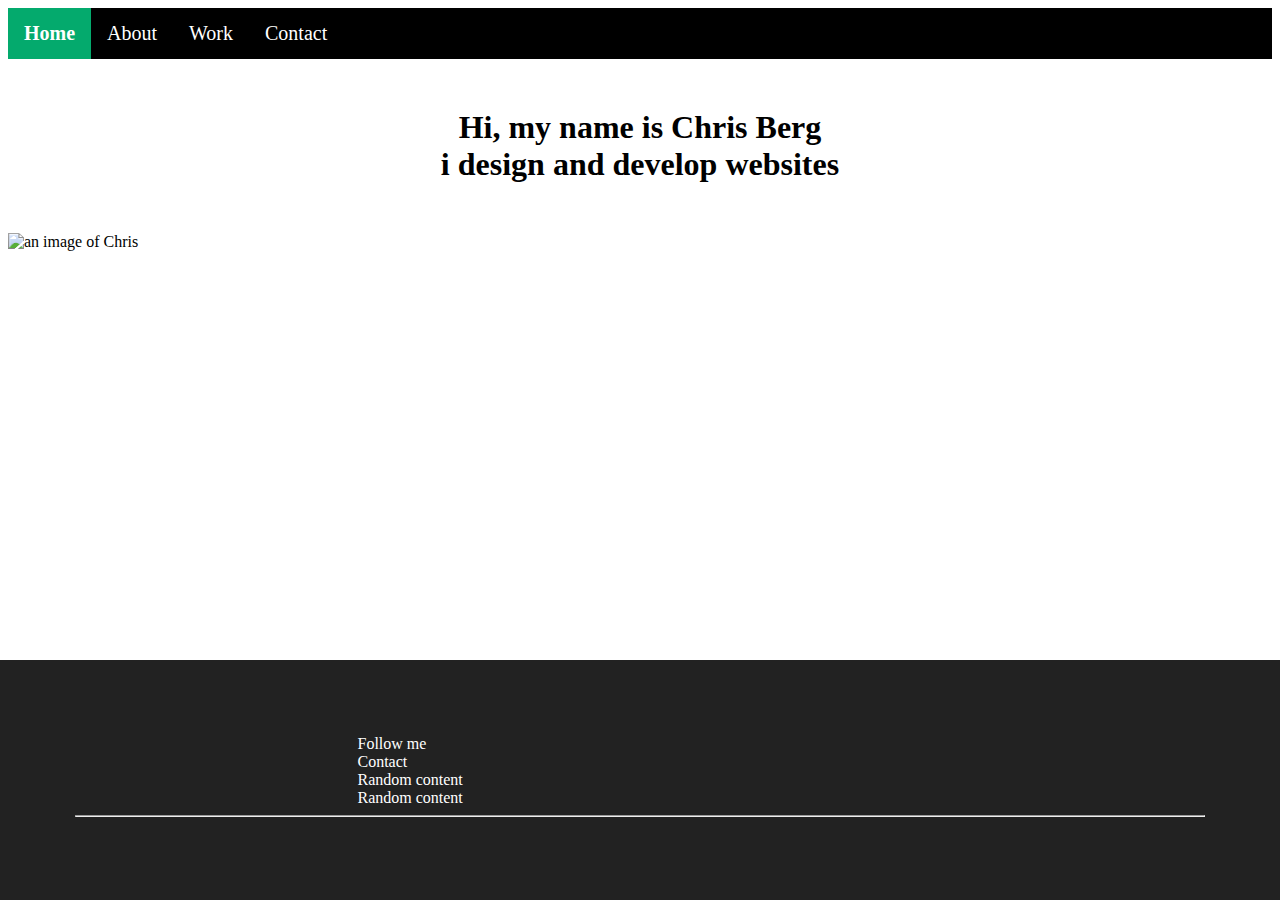
==== index.html @ 654ba886 "changed projects to work, added text to about, contact and work. added a footer to all pages." ====
<!DOCTYPE html>
<html lang="en">
    <head>
        <title>Portfolio | Home</title>
        <meta charset="UTF-8" />
        <meta name="description" content="Chris's portfolio" />
        <meta name="viewport" content="width=device-width, initial-scale=1.0" />
        <meta property="og:title" content="A well organized portfolio" />
        <meta proprety="og:url" content="www.example.com" />
        <meta proprety="og:type" content="" />
        <meta property="og:image" content="" />
        <link rel="stylesheet" href="/styles.css" />
    </head>

    <body>
        <header>
            <nav>
                <div class="topnav">
                    <a class="active" href="/index.html">Home</a>
                    <a href="/about/index.html">About</a>
                    <a href="/work/index.html">Work</a>
                    <a href="/contact/index.html">Contact</a>
                </div>
            </nav>
        </header>

        <main>
            <h1>
                Hi, my name is Chris Berg<br />i design and develop websites
            </h1>

            <img
                class="homepicture"
                src="/images/chrisfly.jpg"
                alt="an image of Chris"
                height="400"
            />

            <section></section>
        </main>
    </body>
    <footer class="footer">
        <section>
            <p class="paragraph">Follow me</p>
            <p class="paragraph">Contact</p>
            <p class="paragraph">Random content</p>
            <p class="paragraph">Random content</p>
            <hr />
        </section>
    </footer>
    <h2>My work</h2>
    <p>
        Lorem ipsum dolor sit, amet consectetur adipisicing elit. A provident
        ducimus, accusamus eaque necessitatibus aperiam! Voluptate, in!
        Quibusdam reiciendis aliquid dolores quod illum cupiditate, facilis iure
        soluta quia a debitis! Lorem ipsum dolor sit amet consectetur
        adipisicing elit. Nisi consequuntur provident enim quia autem asperiores
        nemo eaque debitis quae molestias omnis, quasi tenetur. Eius sunt
        asperiores, eaque assumenda culpa accusamus.
    </p>
</html>
---- styles.css ----
html {
    background-color: #fff;
}

body {
    font-family: 'Times New Roman', Times, serif;
}

.topnav {
    background-color: #000;
    overflow: hidden;
}

.topnav a{
    float: left;
    color: #fff;
    text-align: center;
    padding: 14px 16px;
    text-decoration: none;
    font-size: 20px;
}

.topnav a:hover {
    background-color: #ccc;
    color: #000;
}

.topnav a.active {
    font-weight: bold;
    background-color: #04aa6d;
    color: #fff;
}

h1 {
    text-align: center;
    margin: 50px;
    color: #000;
}
h2 {
    text-align: center;
    margin: 50px;
    color: #000;
}


.homepicture {
    display:block;
    margin: 0 auto;
}

.gamehub {
    color:#fff;
}

p {
    color: #fff;
    max-width: 50%;
    display: block;
    text-align: left;
    margin:0 auto;
}

.footer {
    background-color: #222;
    position: absolute;
    bottom: 0;
    left: 0;
    z-index: 10;
    right:0;
    padding: 75px;
}
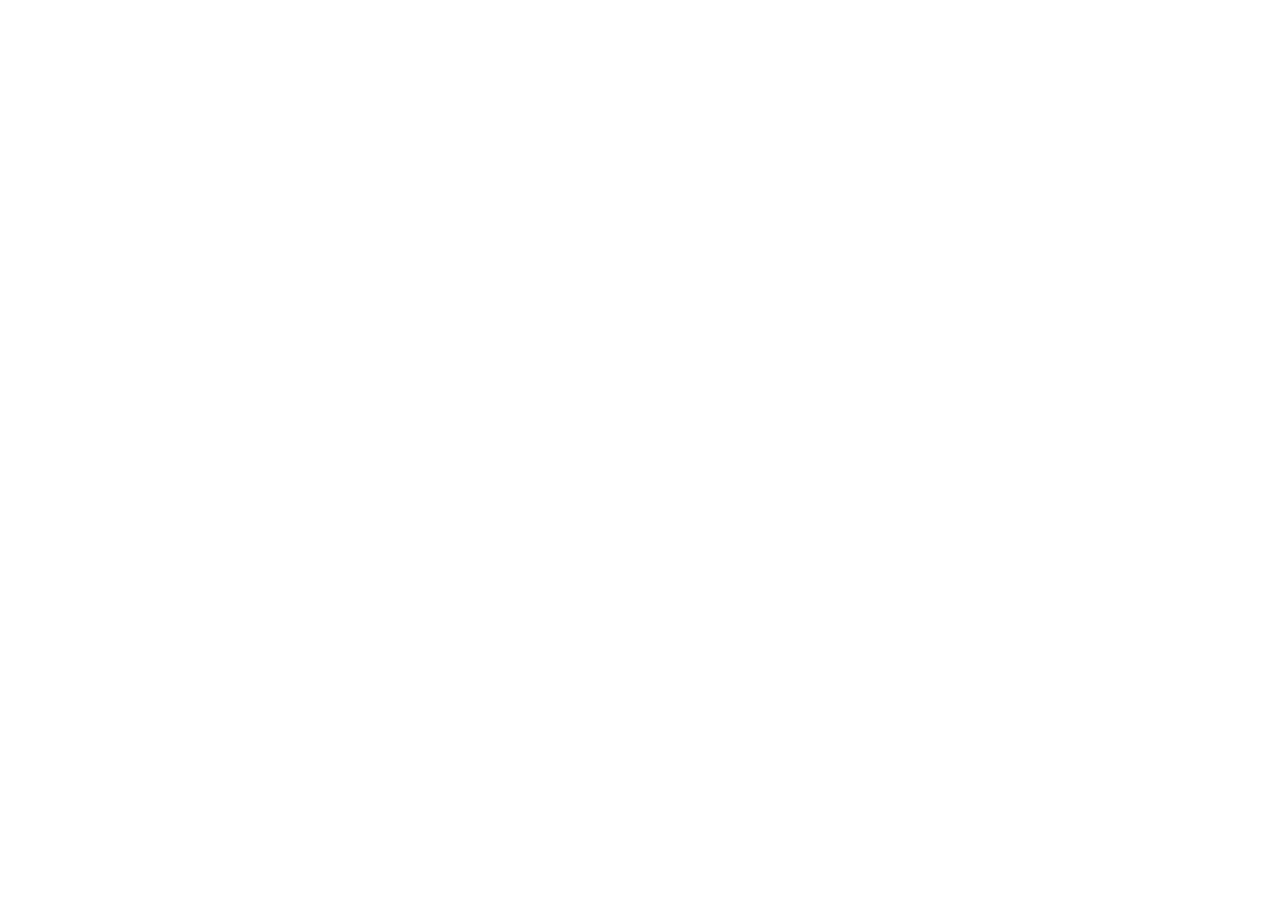
==== commit 7d26092c: "Added basic files" ====
--- a/index.html
+++ b/index.html
@@ -1,61 +1,17 @@
 <!DOCTYPE html>
 <html lang="en">
     <head>
-        <title>Portfolio | Home</title>
         <meta charset="UTF-8" />
-        <meta name="description" content="Chris's portfolio" />
         <meta name="viewport" content="width=device-width, initial-scale=1.0" />
-        <meta property="og:title" content="A well organized portfolio" />
-        <meta proprety="og:url" content="www.example.com" />
-        <meta proprety="og:type" content="" />
-        <meta property="og:image" content="" />
-        <link rel="stylesheet" href="/styles.css" />
+        <title>Chris portfolio</title>
+        <link rel="stylesheet" href="/css/index.css" />
+        <script src="/js/index.js" defer></script>
     </head>
-
     <body>
-        <header>
-            <nav>
-                <div class="topnav">
-                    <a class="active" href="/index.html">Home</a>
-                    <a href="/about/index.html">About</a>
-                    <a href="/work/index.html">Work</a>
-                    <a href="/contact/index.html">Contact</a>
-                </div>
-            </nav>
-        </header>
-
-        <main>
-            <h1>
-                Hi, my name is Chris Berg<br />i design and develop websites
-            </h1>
-
-            <img
-                class="homepicture"
-                src="/images/chrisfly.jpg"
-                alt="an image of Chris"
-                height="400"
-            />
-
-            <section></section>
-        </main>
+        <div id="container">
+            <header></header>
+            <main></main>
+            <footer></footer>
+        </div>
     </body>
-    <footer class="footer">
-        <section>
-            <p class="paragraph">Follow me</p>
-            <p class="paragraph">Contact</p>
-            <p class="paragraph">Random content</p>
-            <p class="paragraph">Random content</p>
-            <hr />
-        </section>
-    </footer>
-    <h2>My work</h2>
-    <p>
-        Lorem ipsum dolor sit, amet consectetur adipisicing elit. A provident
-        ducimus, accusamus eaque necessitatibus aperiam! Voluptate, in!
-        Quibusdam reiciendis aliquid dolores quod illum cupiditate, facilis iure
-        soluta quia a debitis! Lorem ipsum dolor sit amet consectetur
-        adipisicing elit. Nisi consequuntur provident enim quia autem asperiores
-        nemo eaque debitis quae molestias omnis, quasi tenetur. Eius sunt
-        asperiores, eaque assumenda culpa accusamus.
-    </p>
 </html>
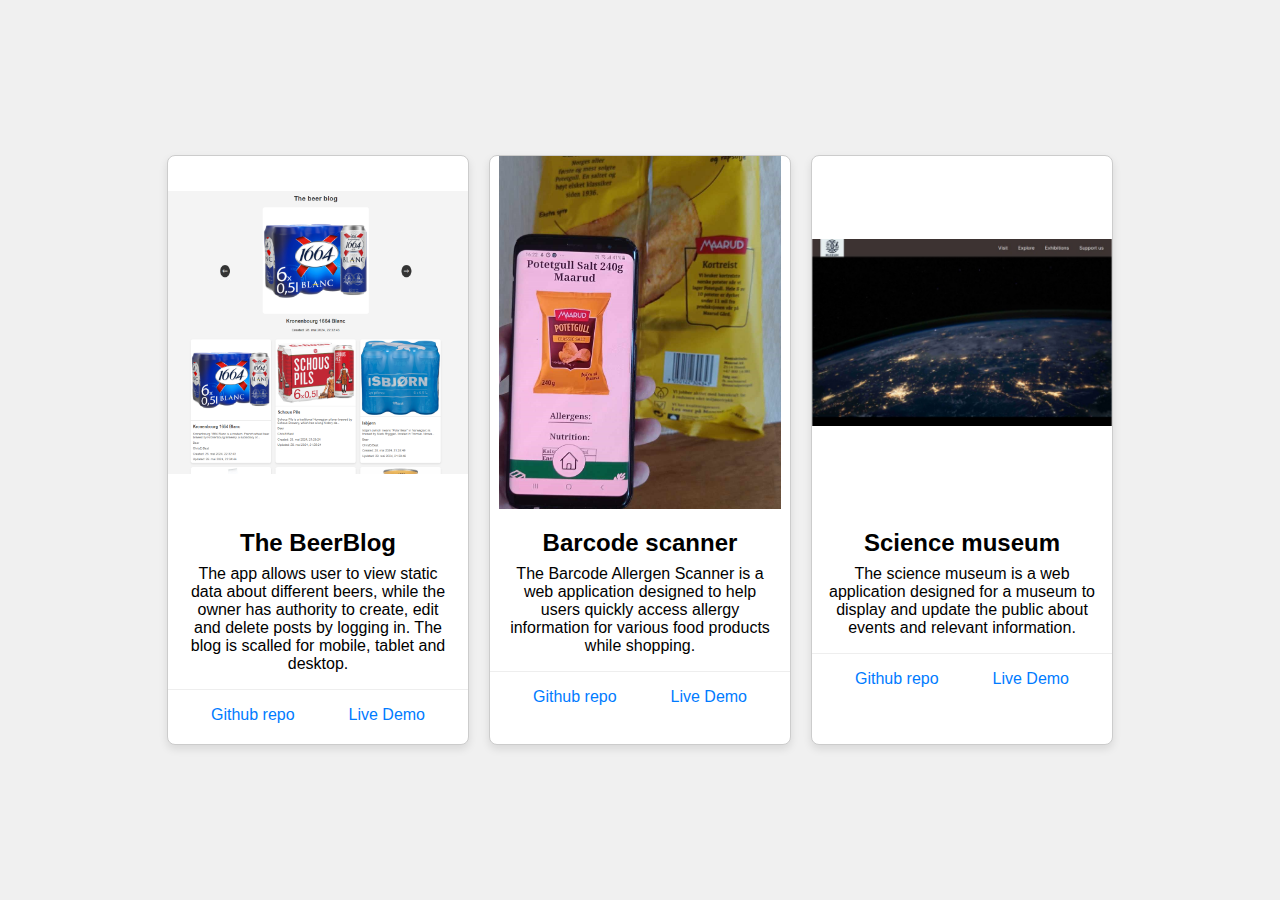
==== commit eb30a936: "Created 3 cards displaying basic info" ====
--- a/index.html
+++ b/index.html
@@ -3,15 +3,65 @@
     <head>
         <meta charset="UTF-8" />
         <meta name="viewport" content="width=device-width, initial-scale=1.0" />
-        <title>Chris portfolio</title>
+        <title>Portfolio</title>
         <link rel="stylesheet" href="/css/index.css" />
         <script src="/js/index.js" defer></script>
     </head>
     <body>
-        <div id="container">
-            <header></header>
-            <main></main>
-            <footer></footer>
+        <div class="cardContainer">
+            <div class="card">
+                <img src="/assets/images/image.png" alt="Blog" />
+                <h2>The BeerBlog</h2>
+                <p>
+                    The app allows user to view static data about different
+                    beers, while the owner has authority to create, edit and
+                    delete posts by logging in. The blog is scalled for mobile,
+                    tablet and desktop.
+                </p>
+                <div class="cardLinks">
+                    <a href="https://github.com/ChrisBerg03/TheBlog"
+                        >Github repo</a
+                    >
+                    <a href="https://the-blog-peach.vercel.app/">Live Demo</a>
+                </div>
+            </div>
+            <div class="card">
+                <img
+                    src="/assets/images/product-displayed.jpg"
+                    alt="a phone scanning a Barcode"
+                />
+                <h2>Barcode scanner</h2>
+                <p>
+                    The Barcode Allergen Scanner is a web application designed
+                    to help users quickly access allergy information for various
+                    food products while shopping.
+                </p>
+                <div class="cardLinks">
+                    <a
+                        href="https://github.com/JNettli/010-BarcodeAllergenScanner"
+                        >Github repo</a
+                    >
+                    <a href="https://midnightfalcons.netlify.app/">Live Demo</a>
+                </div>
+            </div>
+            <div class="card">
+                <img
+                    src="/assets/images/scienceMuseum.png"
+                    alt="a science museum"
+                />
+                <h2>Science museum</h2>
+                <p>
+                    The science museum is a web application designed for a
+                    museum to display and update the public about events and
+                    relevant information.
+                </p>
+                <div class="cardLinks">
+                    <a href="https://github.com/ChrisBerg03/Science-Museum"
+                        >Github repo</a
+                    >
+                    <a href="https://science-museum.vercel.app/">Live Demo</a>
+                </div>
+            </div>
         </div>
     </body>
 </html>
--- a/css/index.css
+++ b/css/index.css
@@ -0,0 +1,55 @@
+body {
+    font-family: Arial, sans-serif;
+    display: flex;
+    justify-content: center;
+    align-items: center;
+    height: 100vh;
+    margin: 0;
+    background-color: #f0f0f0;
+}
+
+.cardContainer {
+    display: flex;
+    gap: 20px;
+}
+
+.card {
+    background-color: white;
+    border: 1px solid #ccc;
+    border-radius: 8px;
+    box-shadow: 0 4px 8px rgba(0, 0, 0, 0.1);
+    overflow: hidden;
+    width: 300px;
+    text-align: center;
+}
+
+.card img {
+    width: 100%;
+    height: 60%;
+    object-fit: contain;
+}
+
+.card h2 {
+    margin: 16px 0 8px;
+}
+
+.card p {
+    padding: 0 16px;
+    margin: 0 0 16px;
+}
+
+.cardLinks {
+    display: flex;
+    justify-content: space-around;
+    padding: 16px;
+    border-top: 1px solid #eee;
+}
+
+.cardLinks a {
+    text-decoration: none;
+    color: #007bff;
+}
+
+.cardLinks a:hover {
+    text-decoration: underline;
+}
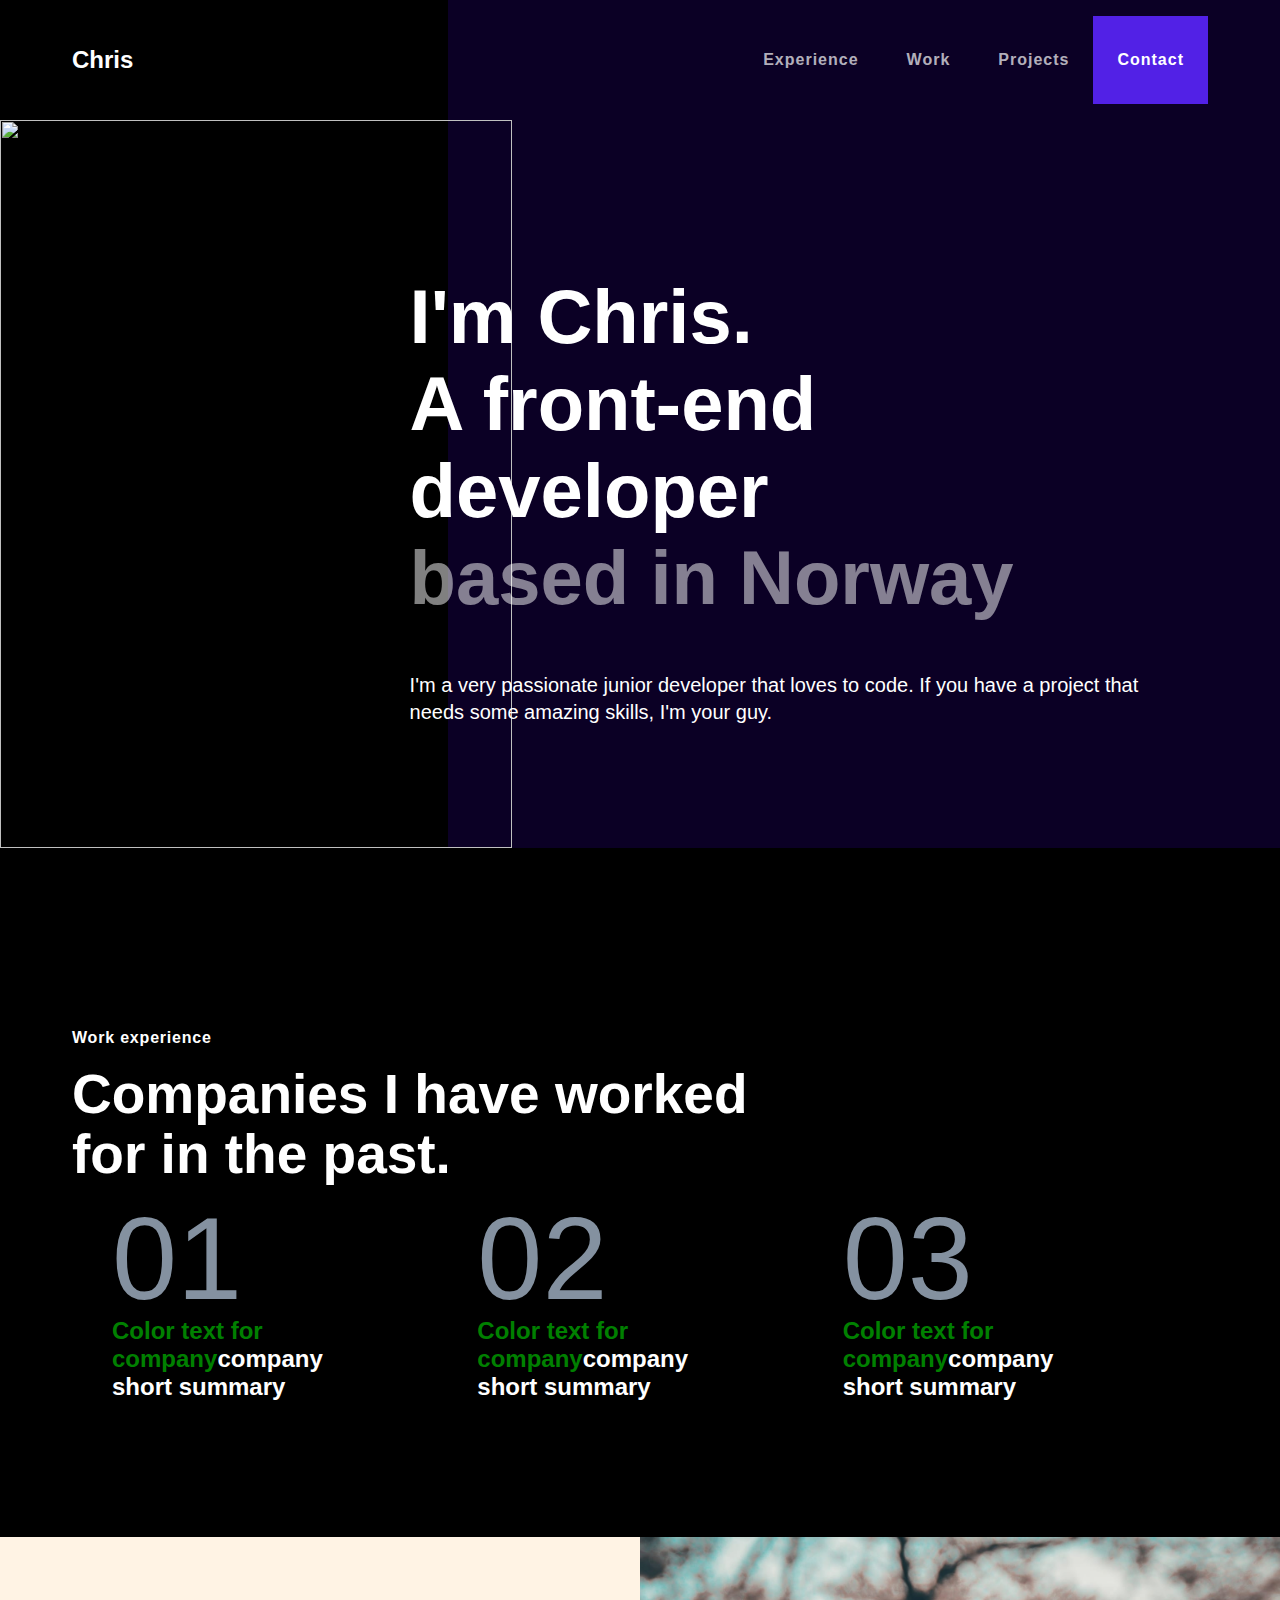
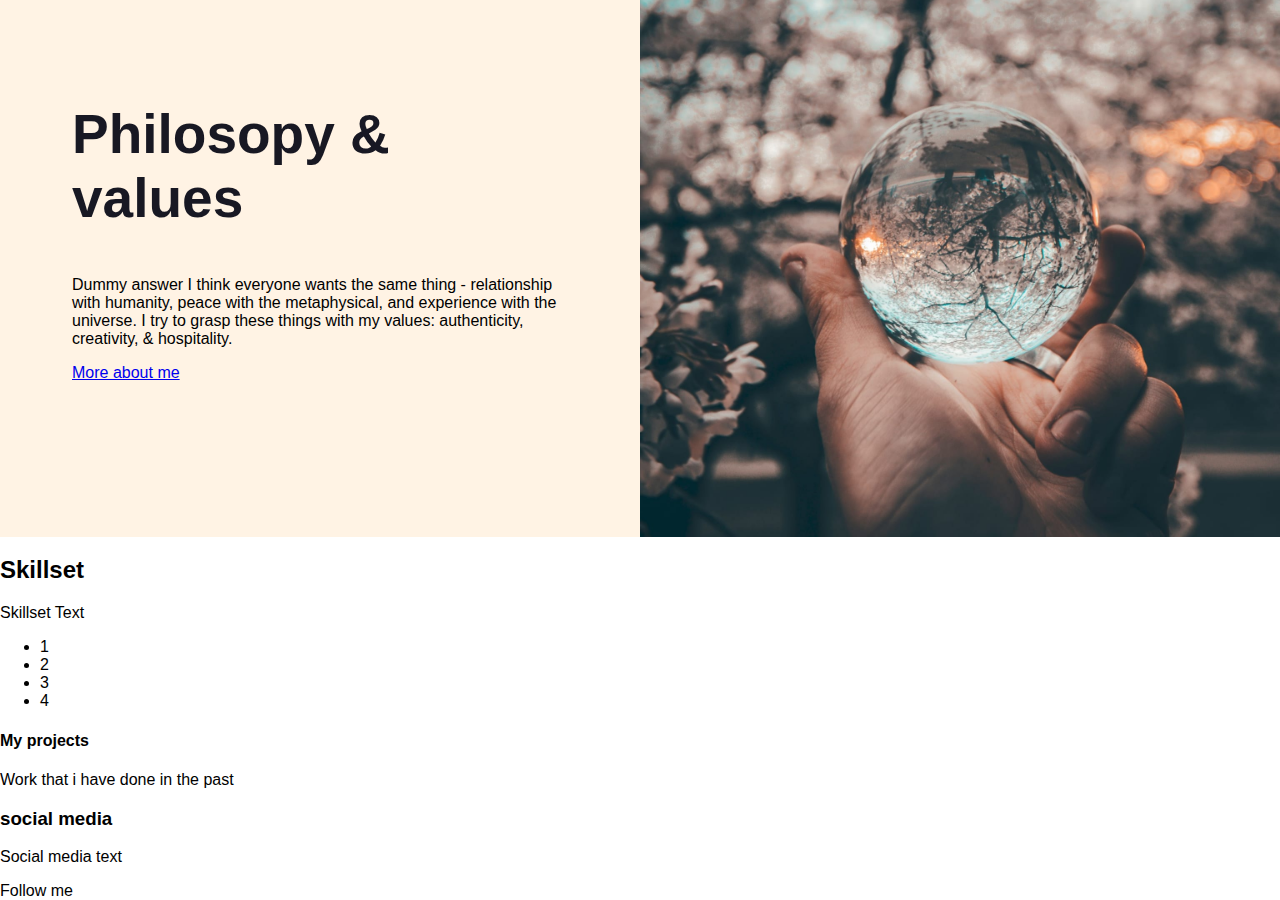
==== commit 17d997c0: "Added more styling for experience" ====
--- a/index.html
+++ b/index.html
@@ -8,60 +8,188 @@
         <script src="/js/index.js" defer></script>
     </head>
     <body>
-        <div class="cardContainer">
-            <div class="card">
-                <img src="/assets/images/image.png" alt="Blog" />
-                <h2>The BeerBlog</h2>
-                <p>
-                    The app allows user to view static data about different
-                    beers, while the owner has authority to create, edit and
-                    delete posts by logging in. The blog is scalled for mobile,
-                    tablet and desktop.
-                </p>
-                <div class="cardLinks">
-                    <a href="https://github.com/ChrisBerg03/TheBlog"
-                        >Github repo</a
-                    >
-                    <a href="https://the-blog-peach.vercel.app/">Live Demo</a>
+        <header>
+            <div id="nameContainer">
+                <h2>Chris</h2>
+            </div>
+            <ul id="infoTabContainer">
+                <li class="experience infoTab">Experience</li>
+                <li class="work infoTab">Work</li>
+                <li class="projects infoTab">Projects</li>
+                <li class="contact infoTab">Contact</li>
+            </ul>
+        </header>
+        <div class="heroSection">
+            <div class="heroWrapper">
+                <img class="heroImage" src="/" />
+                <div class="heroText">
+                    <h1>
+                        I'm Chris.<br />
+                        A front-end developer<br />
+                        <span class="heroSection">based in Norway</span>
+                    </h1>
+                    <p>
+                        I'm a very passionate junior developer that loves to
+                        code. If you have a project that needs some amazing
+                        skills, I'm your guy.
+                    </p>
                 </div>
             </div>
-            <div class="card">
-                <img
-                    src="/assets/images/product-displayed.jpg"
-                    alt="a phone scanning a Barcode"
-                />
-                <h2>Barcode scanner</h2>
-                <p>
-                    The Barcode Allergen Scanner is a web application designed
-                    to help users quickly access allergy information for various
-                    food products while shopping.
-                </p>
-                <div class="cardLinks">
-                    <a
-                        href="https://github.com/JNettli/010-BarcodeAllergenScanner"
-                        >Github repo</a
-                    >
-                    <a href="https://midnightfalcons.netlify.app/">Live Demo</a>
+            <div class="leftBg"></div>
+            <div class="rightBg"></div>
+        </div>
+        <main>
+            <div class="workContainer">
+                <div id="workExperienceText">
+                    <h2>Work experience</h2>
+                    <p>
+                        Companies I have worked<br />
+                        for in the past.
+                    </p>
+                </div>
+                <ul id="workExperienceContainer">
+                    <li>
+                        <h3>01</h3>
+                        <p><span>Color text for company</span>company</p>
+                        <p>short summary</p>
+                    </li>
+                    <li>
+                        <h3>02</h3>
+                        <p><span>Color text for company</span>company</p>
+                        <p>short summary</p>
+                    </li>
+                    <li>
+                        <h3>03</h3>
+                        <p><span>Color text for company</span>company</p>
+                        <p>short summary</p>
+                    </li>
+                </ul>
+            </div>
+            <div class="philosopyContainer">
+                <div class="philosophyTextContainer">
+                    <h2>Philosopy & values</h2>
+                    <p>
+                        Dummy answer I think everyone wants the same thing -
+                        relationship with humanity, peace with the metaphysical,
+                        and experience with the universe. I try to grasp these
+                        things with my values: authenticity, creativity, &
+                        hospitality.
+                    </p>
+                    <a href="#">More about me</a>
+                </div>
+                <div class="philosopyImgContainer">
+                    <img
+                        src="/assets/images/philosopy.jpg"
+                        alt="philosopy image"
+                    />
                 </div>
             </div>
-            <div class="card">
-                <img
-                    src="/assets/images/scienceMuseum.png"
-                    alt="a science museum"
-                />
-                <h2>Science museum</h2>
-                <p>
-                    The science museum is a web application designed for a
-                    museum to display and update the public about events and
-                    relevant information.
-                </p>
-                <div class="cardLinks">
-                    <a href="https://github.com/ChrisBerg03/Science-Museum"
-                        >Github repo</a
-                    >
-                    <a href="https://science-museum.vercel.app/">Live Demo</a>
+            <div class="skillsetContainer">
+                <div class="skillsetTextContainer">
+                    <h2>Skillset</h2>
+                    <p>Skillset Text</p>
+                </div>
+                <ul class="skillsets">
+                    <li>1</li>
+                    <li>2</li>
+                    <li>3</li>
+                    <li>4</li>
+                </ul>
+            </div>
+            <div class="coolCarousel"></div>
+            <div class="projectsContainer">
+                <div>
+                    <h4>My projects</h4>
+                    <p>Work that i have done in the past</p>
                 </div>
             </div>
-        </div>
+            <div class="socialMediaContainer">
+                <div class="socialText">
+                    <h3>social media</h3>
+                    <p>Social media text</p>
+                    <a>Follow me</a>
+                </div>
+                <div class="socialImg"></div>
+            </div>
+        </main>
+        <footer></footer>
+        <!-- <header>
+            <h1>My Portfolio</h1>
+        </header>
+        <main>
+            <div id="infoContainer">
+                <img/>
+                <div>
+                    <h2></h2>
+                    <h4></h4>
+                    <p></p>
+                </div>
+            </div>
+            <section class="cardContainer">
+                <div class="card">
+                    <img src="/assets/images/image.png" alt="Blog" />
+                    <h2>The BeerBlog</h2>
+                    <p>
+                        The app allows users to view static data about different
+                        beers, while the owner can create, edit, and delete
+                        posts by logging in. The blog is scaled for mobile,
+                        tablet, and desktop.
+                    </p>
+                    <div class="cardLinks">
+                        <a href="https://github.com/ChrisBerg03/TheBlog"
+                            >Github Repo</a
+                        >
+                        <a href="https://the-blog-peach.vercel.app/"
+                            >Live Demo</a
+                        >
+                    </div>
+                </div>
+                <div class="card">
+                    <img
+                        src="/assets/images/product-displayed.jpg"
+                        alt="A phone scanning a barcode"
+                    />
+                    <h2>Barcode Scanner</h2>
+                    <p>
+                        The Barcode Allergen Scanner is a web application
+                        designed to help users quickly access allergy
+                        information for various food products while shopping.
+                    </p>
+                    <div class="cardLinks">
+                        <a
+                            href="https://github.com/JNettli/010-BarcodeAllergenScanner"
+                            >Github Repo</a
+                        >
+                        <a href="https://midnightfalcons.netlify.app/"
+                            >Live Demo</a
+                        >
+                    </div>
+                </div>
+                <div class="card">
+                    <img
+                        src="/assets/images/scienceMuseum.png"
+                        alt="A science museum"
+                    />
+                    <h2>Science Museum</h2>
+                    <p>
+                        The Science Museum is a web application designed for a
+                        museum to display and update the public about events and
+                        relevant information.
+                    </p>
+                    <div class="cardLinks">
+                        <a href="https://github.com/ChrisBerg03/Science-Museum"
+                            >Github Repo</a
+                        >
+                        <a href="https://science-museum.vercel.app/"
+                            >Live Demo</a
+                        >
+                    </div>
+                </div>
+            </section>
+        </main>
+        <footer>
+            <div></div>
+            <p>&copy; 2024 Your Name. All rights reserved.</p>
+        </footer> -->
     </body>
 </html>
--- a/css/index.css
+++ b/css/index.css
@@ -1,16 +1,32 @@
-body {
+/* body {
     font-family: Arial, sans-serif;
+    margin: 0;
+    background-color: #f0f0f0;
+    display: flex;
+    flex-direction: column;
+    min-height: 100vh;
+}
+
+header {
+    background-color: #007bff;
+    color: white;
+    padding: 20px 0;
+    text-align: center;
+}
+
+main {
+    flex: 1;
     display: flex;
     justify-content: center;
     align-items: center;
-    height: 100vh;
-    margin: 0;
-    background-color: #f0f0f0;
+    padding: 20px;
 }
 
 .cardContainer {
     display: flex;
+    flex-wrap: wrap;
     gap: 20px;
+    justify-content: center;
 }
 
 .card {
@@ -21,12 +37,17 @@
     overflow: hidden;
     width: 300px;
     text-align: center;
+    transition: transform 0.2s;
+    position: relative;
+}
+
+.card:hover {
+    transform: scale(1.05);
 }
 
 .card img {
     width: 100%;
-    height: 60%;
-    object-fit: contain;
+    height: auto;
 }
 
 .card h2 {
@@ -53,3 +74,196 @@
 .cardLinks a:hover {
     text-decoration: underline;
 }
+
+footer {
+    background-color: #aaaaff;
+    color: white;
+    text-align: center;
+    padding: 10px 0;
+} */
+
+* {
+    box-sizing: border-box;
+    font-family: Sen, sans-serif;
+}
+
+body {
+    margin: 0;
+    padding: 0;
+}
+
+header {
+    display: flex;
+    flex-direction: row;
+    justify-content: space-between;
+    padding: 0 72px;
+}
+
+#nameContainer {
+    display: flex;
+    align-items: center;
+}
+
+#nameContainer h2 {
+    color: #fff;
+}
+
+#infoTabContainer {
+    display: flex;
+}
+
+.infoTab {
+    padding: 32px 24px;
+    list-style-type: none;
+    font-size: 16px;
+    line-height: 150%;
+    color: rgba(255, 255, 255, 0.7);
+    cursor: pointer;
+    font-weight: 700;
+    letter-spacing: 1px;
+}
+
+.contact {
+    background-color: #5221e6;
+    color: #fff;
+}
+
+.experience:hover,
+.work:hover,
+.projects:hover {
+    color: #0ff;
+    transition: 350ms ease-in-out;
+}
+
+.contact:hover {
+    background-color: #5121a6;
+    transition: 350ms ease-in-out;
+}
+
+.heroWrapper {
+    display: flex;
+    align-items: center;
+}
+
+.heroImage {
+    height: 728px;
+    width: 40vw;
+}
+
+.heroText {
+    position: relative;
+    left: -8%;
+}
+
+.heroText h1 {
+    font-size: 76px;
+    color: #fff;
+}
+
+.heroText p {
+    font-size: 20px;
+    color: #fff;
+    line-height: 27px;
+}
+
+.heroSection {
+    color: rgba(255, 255, 255, 0.5);
+}
+
+.rightBg {
+    position: absolute;
+    top: 0;
+    right: 0;
+    width: 65%;
+    height: 100%;
+    background-color: #0b0025;
+    z-index: -10;
+}
+
+.leftBg {
+    position: absolute;
+    top: 0;
+    left: 0;
+    width: 35%;
+    height: 100%;
+    background-color: #000;
+    z-index: -10;
+}
+
+.workContainer {
+    display: flex;
+    flex-direction: column;
+    padding: 165px 72px 120px 72px;
+    position: relative;
+    background-color: #000;
+    color: #fff;
+}
+
+#workExperienceContainer {
+    display: flex;
+    justify-content: space-evenly;
+}
+
+#workExperienceContainer li {
+    list-style-type: none;
+}
+
+#workExperienceContainer li h3 {
+    font-size: 117px;
+    font-weight: 400;
+    line-height: 117px;
+    color: rgb(132, 145, 160);
+    margin: 0;
+}
+
+#workExperienceContainer li p {
+    font-size: 24px;
+    font-weight: 700;
+    color: #fff;
+    margin: 0;
+}
+
+#workExperienceContainer span {
+    color: green;
+}
+
+#workExperienceText h2 {
+    font-size: 16px;
+    letter-spacing: 0.8px;
+    font-weight: 700;
+    line-height: 24px;
+}
+
+#workExperienceText p {
+    font-size: 55px;
+    font-weight: 700;
+    line-height: 60px;
+    margin: 0;
+}
+
+.philosopyContainer {
+    display: flex;
+    height: 600px;
+}
+
+.philosophyTextContainer {
+    width: 50%;
+    height: 100%;
+    padding: 120px 72px;
+    background-color: rgb(255, 243, 228);
+}
+.philosophyTextContainer h2 {
+    color: rgb(24, 24, 35);
+    font-size: 55px;
+    font-weight: 700;
+}
+
+.philosopyImgContainer {
+    width: 50%;
+}
+
+.philosopyImgContainer img {
+    width: 100%;
+    height: 600px;
+    object-fit: cover;
+}
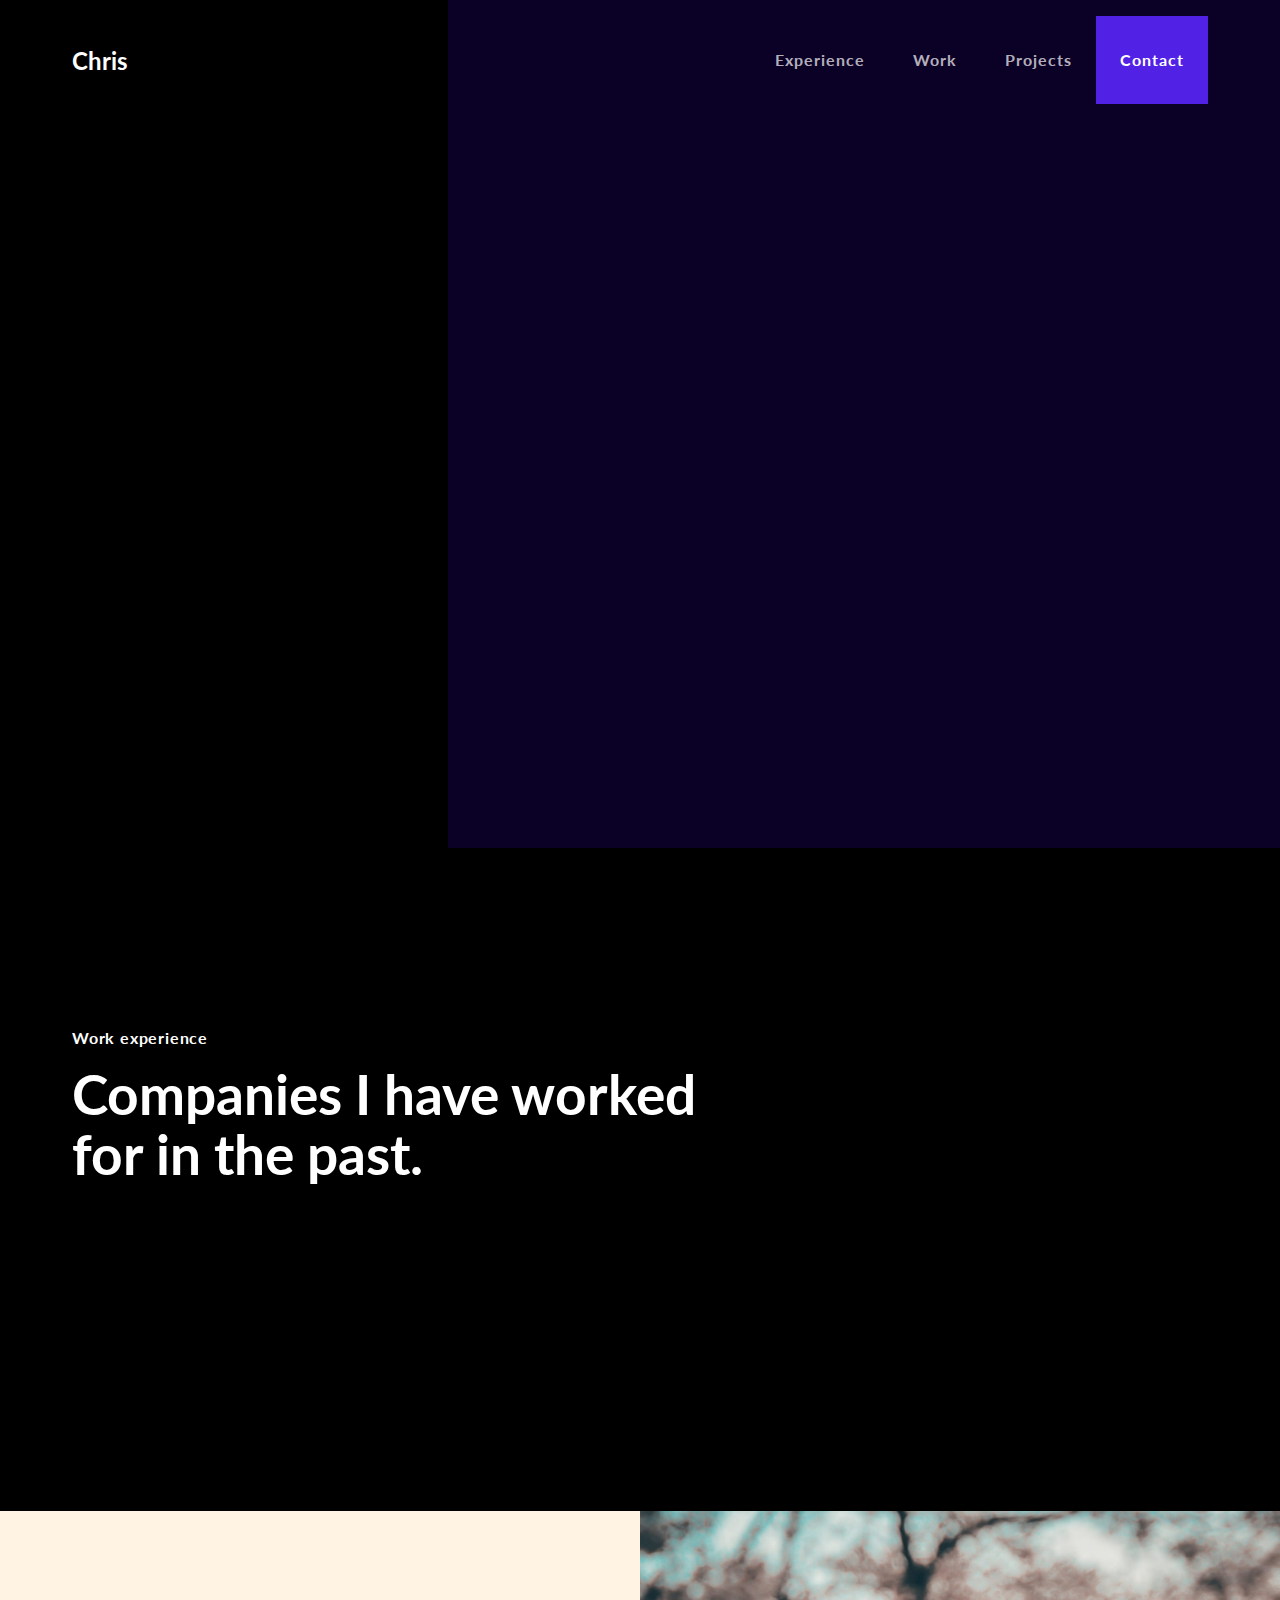
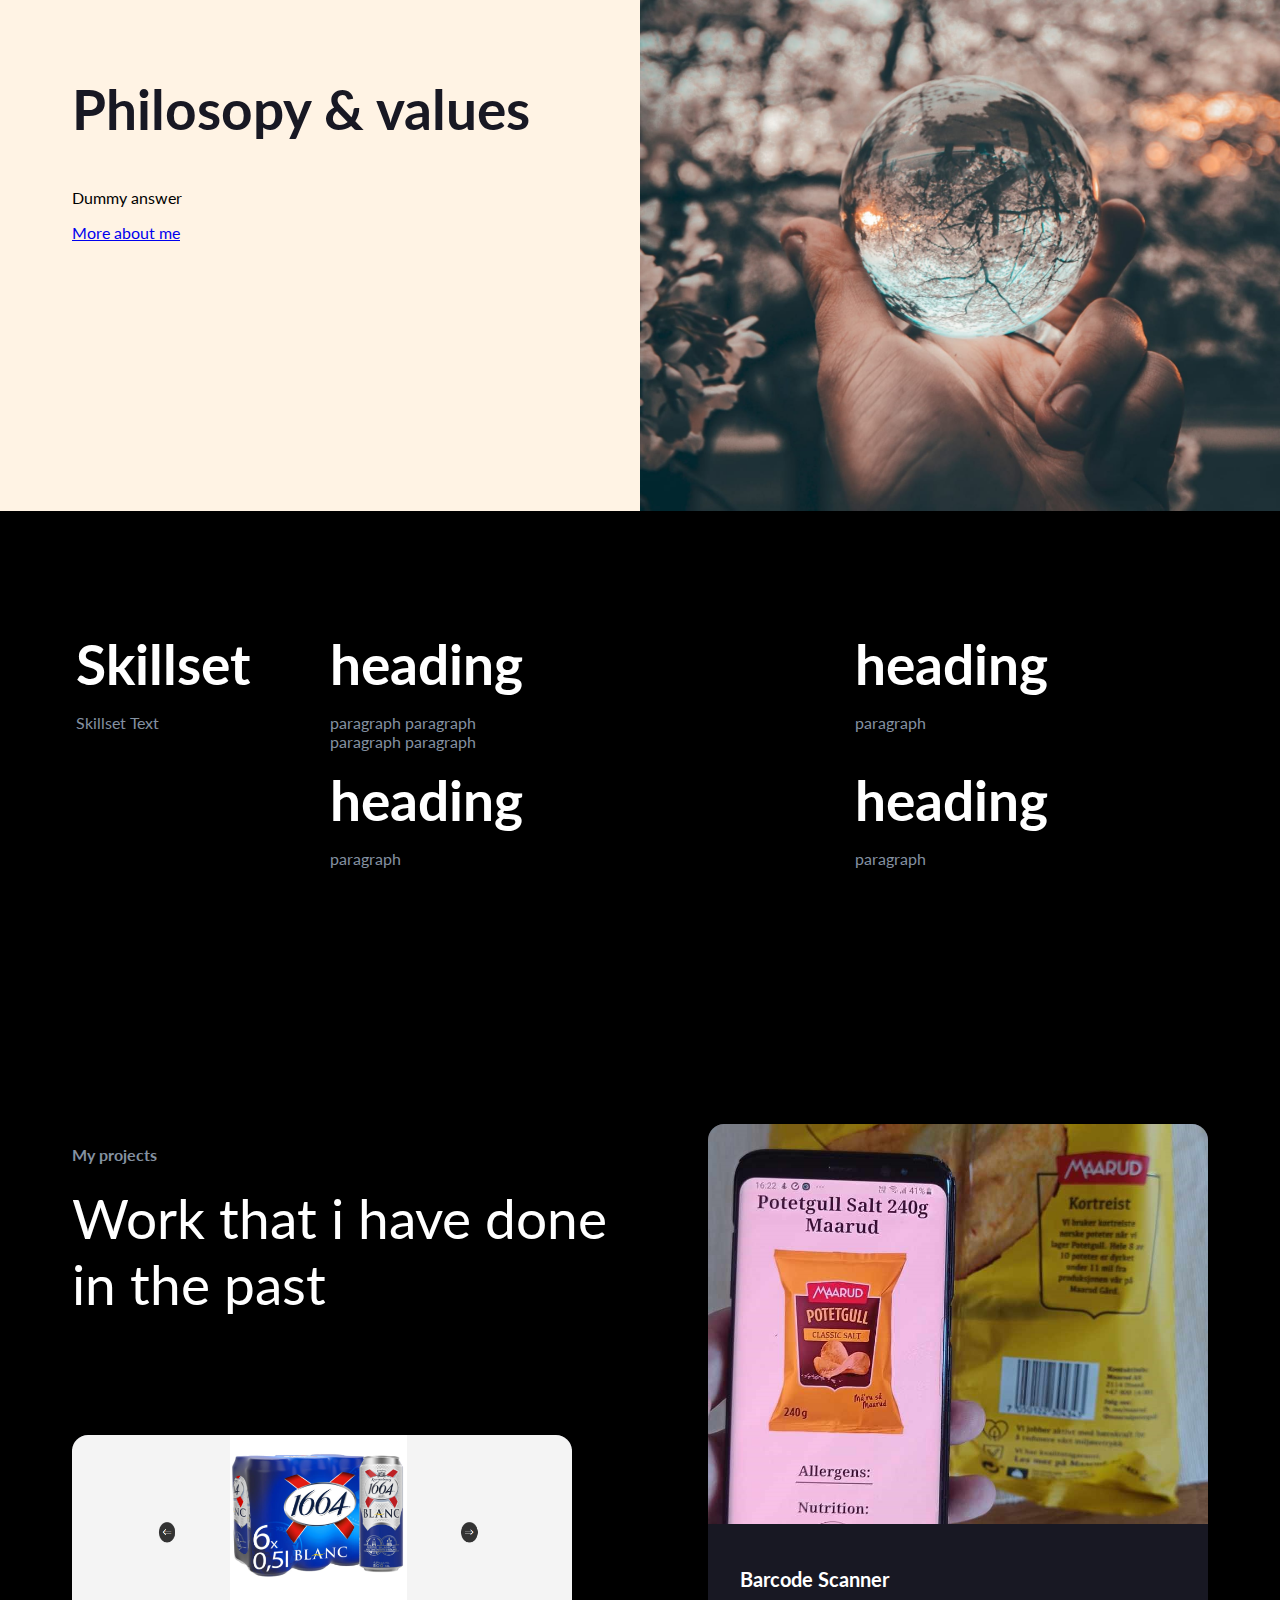
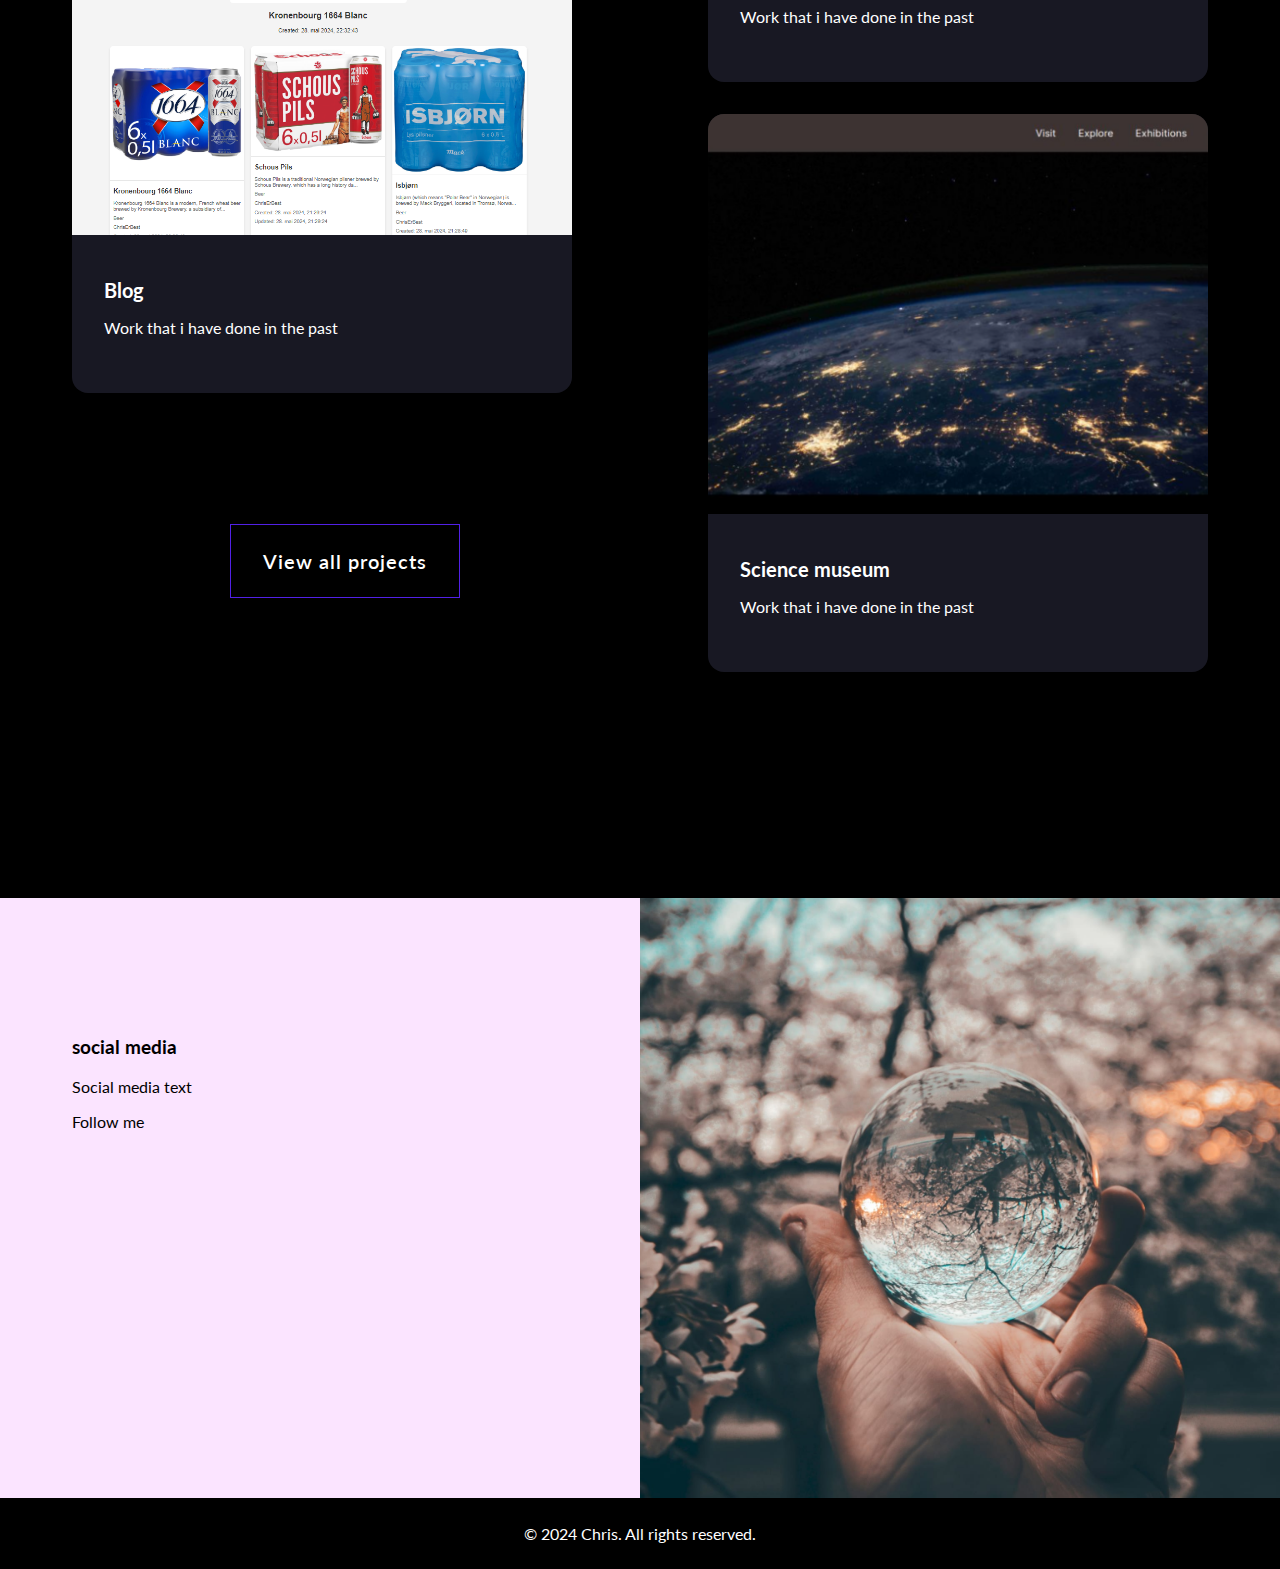
==== commit eaa65b44: "Made projects clickable, takes you to another page and displays some info" ====
--- a/index.html
+++ b/index.html
@@ -3,20 +3,33 @@
     <head>
         <meta charset="UTF-8" />
         <meta name="viewport" content="width=device-width, initial-scale=1.0" />
+        <link rel="preconnect" href="https://fonts.googleapis.com" />
+        <link rel="preconnect" href="https://fonts.gstatic.com" crossorigin />
+        <link
+            href="https://fonts.googleapis.com/css2?family=Lato:ital,wght@0,100;0,300;0,400;0,700;0,900;1,100;1,300;1,400;1,700;1,900&display=swap"
+            rel="stylesheet"
+        />
         <title>Portfolio</title>
         <link rel="stylesheet" href="/css/index.css" />
         <script src="/js/index.js" defer></script>
     </head>
     <body>
+        <div class="progressContainer">
+            <div id="myBar"></div>
+        </div>
         <header>
             <div id="nameContainer">
                 <h2>Chris</h2>
             </div>
             <ul id="infoTabContainer">
-                <li class="experience infoTab">Experience</li>
-                <li class="work infoTab">Work</li>
-                <li class="projects infoTab">Projects</li>
-                <li class="contact infoTab">Contact</li>
+                <a class="experience infoTab" href="#workExperienceText"
+                    >Experience</a
+                >
+                <a class="work infoTab" href="#projects">Work</a>
+                <a class="projects infoTab" href="#projects">Projects</a>
+                <a class="contact infoTab" href="#workExperienceText"
+                    >Contact</a
+                >
             </ul>
         </header>
         <div class="heroSection">
@@ -31,7 +44,7 @@
                     <p>
                         I'm a very passionate junior developer that loves to
                         code. If you have a project that needs some amazing
-                        skills, I'm your guy.
+                        skills, I'm your guy. Something like this
                     </p>
                 </div>
             </div>
@@ -48,17 +61,17 @@
                     </p>
                 </div>
                 <ul id="workExperienceContainer">
-                    <li>
+                    <li class="hidden workExperience">
                         <h3>01</h3>
                         <p><span>Color text for company</span>company</p>
                         <p>short summary</p>
                     </li>
-                    <li>
+                    <li class="hidden workExperience">
                         <h3>02</h3>
                         <p><span>Color text for company</span>company</p>
                         <p>short summary</p>
                     </li>
-                    <li>
+                    <li class="hidden workExperience">
                         <h3>03</h3>
                         <p><span>Color text for company</span>company</p>
                         <p>short summary</p>
@@ -68,13 +81,7 @@
             <div class="philosopyContainer">
                 <div class="philosophyTextContainer">
                     <h2>Philosopy & values</h2>
-                    <p>
-                        Dummy answer I think everyone wants the same thing -
-                        relationship with humanity, peace with the metaphysical,
-                        and experience with the universe. I try to grasp these
-                        things with my values: authenticity, creativity, &
-                        hospitality.
-                    </p>
+                    <p>Dummy answer</p>
                     <a href="#">More about me</a>
                 </div>
                 <div class="philosopyImgContainer">
@@ -90,17 +97,79 @@
                     <p>Skillset Text</p>
                 </div>
                 <ul class="skillsets">
-                    <li>1</li>
-                    <li>2</li>
-                    <li>3</li>
-                    <li>4</li>
+                    <li>
+                        <h2>heading</h2>
+                        <p>paragraph paragraph paragraph paragraph</p>
+                    </li>
+                    <li>
+                        <h2>heading</h2>
+                        <p>paragraph</p>
+                    </li>
+                    <li>
+                        <h2>heading</h2>
+                        <p>paragraph</p>
+                    </li>
+                    <li>
+                        <h2>heading</h2>
+                        <p>paragraph</p>
+                    </li>
                 </ul>
             </div>
             <div class="coolCarousel"></div>
-            <div class="projectsContainer">
-                <div>
-                    <h4>My projects</h4>
-                    <p>Work that i have done in the past</p>
+            <div class="projectsContainer" id="projects">
+                <div class="projectsWidthContainer">
+                    <div class="projectText">
+                        <h4>My projects</h4>
+                        <p>Work that i have done in the past</p>
+                    </div>
+                    <a
+                        href="/projects/projects.html"
+                        class="card"
+                        data-title="Barcode Scanner"
+                        data-description="Work that i have done in the past"
+                        data-image="/assets/images/product-displayed.jpg"
+                        data-gh="https://github.com/JNettli/010-BarcodeAllergenScanner"
+                        data-live="https://midnightfalcons.netlify.app/"
+                    >
+                        <img src="/assets/images/product-displayed.jpg" />
+                        <div class="cardText">
+                            <h4>Barcode Scanner</h4>
+                            <p>Work that i have done in the past</p>
+                        </div>
+                    </a>
+                    <a
+                        href="/projects/projects.html"
+                        class="card"
+                        data-title="Blog"
+                        data-description="Work that i have done in the past"
+                        data-image="/assets/images/image.png"
+                        data-gh="https://github.com/ChrisBerg03/TheBlog"
+                        data-live="https://the-blog-peach.vercel.app/"
+                    >
+                        <img src="/assets/images/image.png" />
+                        <div class="cardText">
+                            <h4>Blog</h4>
+                            <p>Work that i have done in the past</p>
+                        </div>
+                    </a>
+                    <a
+                        href="/projects/projects.html"
+                        class="card"
+                        data-title="Science museum"
+                        data-description="Work that i have done in the past"
+                        data-image="/assets/images/scienceMuseum.png"
+                        data-gh="https://github.com/ChrisBerg03/Science-Museum"
+                        data-live="https://science-museum.vercel.app/"
+                    >
+                        <img src="/assets/images/scienceMuseum.png" />
+                        <div class="cardText">
+                            <h4>Science museum</h4>
+                            <p>Work that i have done in the past</p>
+                        </div>
+                    </a>
+                    <div class="projectBtnContainer">
+                        <button>View all projects</button>
+                    </div>
                 </div>
             </div>
             <div class="socialMediaContainer">
@@ -109,87 +178,13 @@
                     <p>Social media text</p>
                     <a>Follow me</a>
                 </div>
-                <div class="socialImg"></div>
+                <div class="socialImgContainer">
+                    <img src="/assets/images/philosopy.jpg" />
+                </div>
             </div>
         </main>
-        <footer></footer>
-        <!-- <header>
-            <h1>My Portfolio</h1>
-        </header>
-        <main>
-            <div id="infoContainer">
-                <img/>
-                <div>
-                    <h2></h2>
-                    <h4></h4>
-                    <p></p>
-                </div>
-            </div>
-            <section class="cardContainer">
-                <div class="card">
-                    <img src="/assets/images/image.png" alt="Blog" />
-                    <h2>The BeerBlog</h2>
-                    <p>
-                        The app allows users to view static data about different
-                        beers, while the owner can create, edit, and delete
-                        posts by logging in. The blog is scaled for mobile,
-                        tablet, and desktop.
-                    </p>
-                    <div class="cardLinks">
-                        <a href="https://github.com/ChrisBerg03/TheBlog"
-                            >Github Repo</a
-                        >
-                        <a href="https://the-blog-peach.vercel.app/"
-                            >Live Demo</a
-                        >
-                    </div>
-                </div>
-                <div class="card">
-                    <img
-                        src="/assets/images/product-displayed.jpg"
-                        alt="A phone scanning a barcode"
-                    />
-                    <h2>Barcode Scanner</h2>
-                    <p>
-                        The Barcode Allergen Scanner is a web application
-                        designed to help users quickly access allergy
-                        information for various food products while shopping.
-                    </p>
-                    <div class="cardLinks">
-                        <a
-                            href="https://github.com/JNettli/010-BarcodeAllergenScanner"
-                            >Github Repo</a
-                        >
-                        <a href="https://midnightfalcons.netlify.app/"
-                            >Live Demo</a
-                        >
-                    </div>
-                </div>
-                <div class="card">
-                    <img
-                        src="/assets/images/scienceMuseum.png"
-                        alt="A science museum"
-                    />
-                    <h2>Science Museum</h2>
-                    <p>
-                        The Science Museum is a web application designed for a
-                        museum to display and update the public about events and
-                        relevant information.
-                    </p>
-                    <div class="cardLinks">
-                        <a href="https://github.com/ChrisBerg03/Science-Museum"
-                            >Github Repo</a
-                        >
-                        <a href="https://science-museum.vercel.app/"
-                            >Live Demo</a
-                        >
-                    </div>
-                </div>
-            </section>
-        </main>
         <footer>
-            <div></div>
-            <p>&copy; 2024 Your Name. All rights reserved.</p>
-        </footer> -->
+            <p>&copy; 2024 Chris. All rights reserved.</p>
+        </footer>
     </body>
 </html>
--- a/css/index.css
+++ b/css/index.css
@@ -1,90 +1,11 @@
-/* body {
-    font-family: Arial, sans-serif;
-    margin: 0;
-    background-color: #f0f0f0;
-    display: flex;
-    flex-direction: column;
-    min-height: 100vh;
-}
-
-header {
-    background-color: #007bff;
-    color: white;
-    padding: 20px 0;
-    text-align: center;
-}
-
-main {
-    flex: 1;
-    display: flex;
-    justify-content: center;
-    align-items: center;
-    padding: 20px;
-}
-
-.cardContainer {
-    display: flex;
-    flex-wrap: wrap;
-    gap: 20px;
-    justify-content: center;
-}
-
-.card {
-    background-color: white;
-    border: 1px solid #ccc;
-    border-radius: 8px;
-    box-shadow: 0 4px 8px rgba(0, 0, 0, 0.1);
-    overflow: hidden;
-    width: 300px;
-    text-align: center;
-    transition: transform 0.2s;
-    position: relative;
-}
-
-.card:hover {
-    transform: scale(1.05);
-}
-
-.card img {
-    width: 100%;
-    height: auto;
-}
-
-.card h2 {
-    margin: 16px 0 8px;
-}
-
-.card p {
-    padding: 0 16px;
-    margin: 0 0 16px;
-}
-
-.cardLinks {
-    display: flex;
-    justify-content: space-around;
-    padding: 16px;
-    border-top: 1px solid #eee;
-}
-
-.cardLinks a {
-    text-decoration: none;
-    color: #007bff;
-}
-
-.cardLinks a:hover {
-    text-decoration: underline;
-}
-
-footer {
-    background-color: #aaaaff;
-    color: white;
-    text-align: center;
-    padding: 10px 0;
-} */
-
 * {
     box-sizing: border-box;
-    font-family: Sen, sans-serif;
+    font-family: "Lato", sans-serif;
+}
+
+html {
+    overflow-x: hidden;
+    scroll-behavior: smooth;
 }
 
 body {
@@ -120,6 +41,8 @@
     color: rgba(255, 255, 255, 0.7);
     cursor: pointer;
     font-weight: 700;
+    text-decoration: none;
+    cursor: pointer;
     letter-spacing: 1px;
 }
 
@@ -132,7 +55,7 @@
 .work:hover,
 .projects:hover {
     color: #0ff;
-    transition: 350ms ease-in-out;
+    transition: 250ms ease-in-out;
 }
 
 .contact:hover {
@@ -146,13 +69,18 @@
 }
 
 .heroImage {
+    position: relative;
+    left: -800px;
     height: 728px;
     width: 40vw;
+    animation: imgRight 1s forwards;
+    z-index: 10;
 }
 
 .heroText {
     position: relative;
-    left: -8%;
+    left: 1200px;
+    animation: textLeft 1.4s forwards;
 }
 
 .heroText h1 {
@@ -267,3 +195,212 @@
     height: 600px;
     object-fit: cover;
 }
+
+.progressContainer {
+    position: fixed;
+    top: 0;
+    z-index: 10;
+    width: 100%;
+    height: 8px;
+}
+
+#myBar {
+    height: 8px;
+    background-color: #5121a6;
+    width: 0%;
+}
+
+.hidden {
+    opacity: 0;
+    filter: blur(5px);
+    transform: translateX(-100%);
+    transition: all 1s;
+}
+
+.show {
+    opacity: 1;
+    filter: blur(0);
+    transform: translateX(0);
+}
+
+.workExperience:nth-child(2) {
+    transition-delay: 200ms;
+}
+
+.workExperience:nth-child(3) {
+    transition-delay: 400ms;
+}
+
+.skillsetContainer {
+    display: flex;
+    justify-content: center;
+    width: 100%;
+    height: auto;
+    background-color: #000;
+    margin: 0;
+    padding: 120px 72px;
+}
+
+.skillsets {
+    display: flex;
+    flex-wrap: wrap;
+    margin: 0;
+    padding: 0 0 0 80px;
+    gap: 25%;
+}
+
+.skillsets li {
+    width: 35%;
+}
+
+.skillsetTextContainer h2,
+.skillsets li h2 {
+    color: #fff;
+    margin: 0;
+    font-size: 55px;
+    font-weight: 700;
+}
+
+.skillsetTextContainer p,
+.skillsets li p {
+    color: rgb(132, 145, 160);
+    font-size: 16px;
+    width: 60%;
+}
+
+.projectsContainer {
+    width: 100vw;
+    height: auto;
+    background-color: #000;
+}
+
+.projectsWidthContainer {
+    display: flex;
+    flex-wrap: wrap;
+    justify-content: space-between;
+    padding: 120px 72px;
+    background-color: #000;
+    color: #fff;
+    row-gap: 32px;
+    max-width: 1300px;
+}
+
+.projectsWidthContainer .card:nth-child(odd) {
+    transform: translateY(-50%);
+}
+
+.projectText {
+    width: 48%;
+}
+
+.projectText h4 {
+    color: rgb(132, 145, 160);
+    font-size: 16px;
+    font-weight: 700;
+}
+
+.projectText p {
+    font-size: 55px;
+    font-family: "Lato", sans-serif;
+    margin: 0;
+    max-width: 550px;
+}
+
+.card {
+    width: 48%;
+    max-width: 500px;
+    background-color: rgb(24, 24, 35);
+    border-radius: 16px;
+    text-decoration: none;
+}
+
+.card h4 {
+    font-size: 20px;
+    margin: 0;
+}
+
+.card img {
+    width: 100%;
+    height: 400px;
+    object-fit: cover;
+    border-top-left-radius: 16px;
+    border-top-right-radius: 16px;
+}
+
+.cardText {
+    color: #fff;
+    padding: 40px 32px;
+}
+
+.projectBtnContainer {
+    display: flex;
+    justify-content: center;
+    align-items: center;
+    width: 48%;
+    transform: translateY(-180px);
+}
+
+.projectBtnContainer button {
+    font-family: "Lato", sans-serif;
+    font-size: 20px;
+    font-weight: 600;
+    letter-spacing: 1px;
+    color: #fff;
+    padding: 24px 32px;
+    border: rgb(82, 33, 230) solid 1px;
+    background: none;
+    transition: transform 0.35s ease-in-out;
+    cursor: pointer;
+}
+
+.projectBtnContainer button:hover {
+    background: #5221e6;
+    box-shadow: 0 5px 60px 0 rgba(82, 33, 230, 0.3);
+    transform: translateY(-5px);
+}
+
+.socialMediaContainer {
+    display: flex;
+    height: 600px;
+}
+
+.socialText {
+    width: 50%;
+    height: 100%;
+    padding: 120px 72px;
+    background-color: #fbe4ff;
+}
+.socialText h2 {
+    color: rgb(24, 24, 35);
+    font-size: 55px;
+    font-weight: 700;
+}
+
+.socialImgContainer {
+    width: 50%;
+}
+
+.socialImgContainer img {
+    width: 100%;
+    height: 600px;
+    object-fit: cover;
+}
+
+footer {
+    background-color: #000;
+    color: white;
+    text-align: center;
+    padding: 10px 0;
+}
+
+@keyframes imgRight {
+    100% {
+        left: 0;
+    }
+}
+
+@keyframes textLeft {
+    100% {
+        left: -8%;
+    }
+}
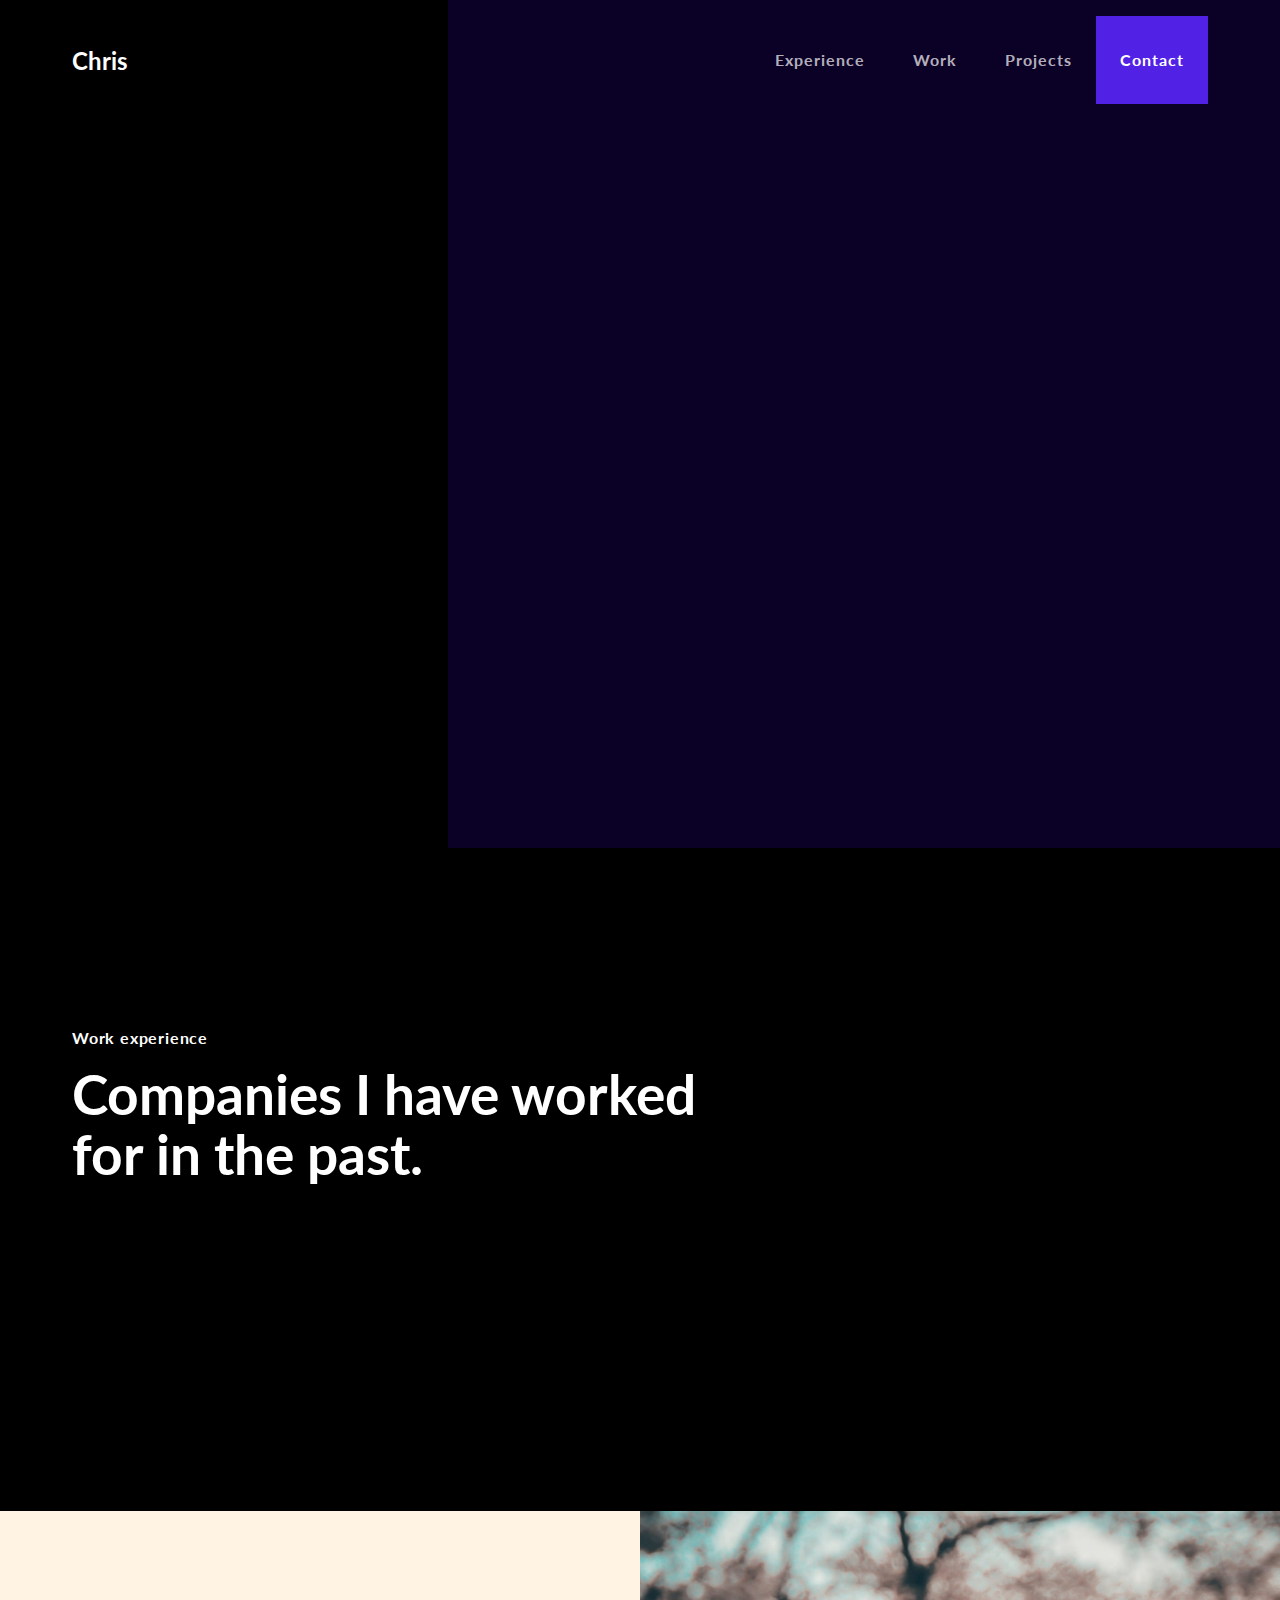
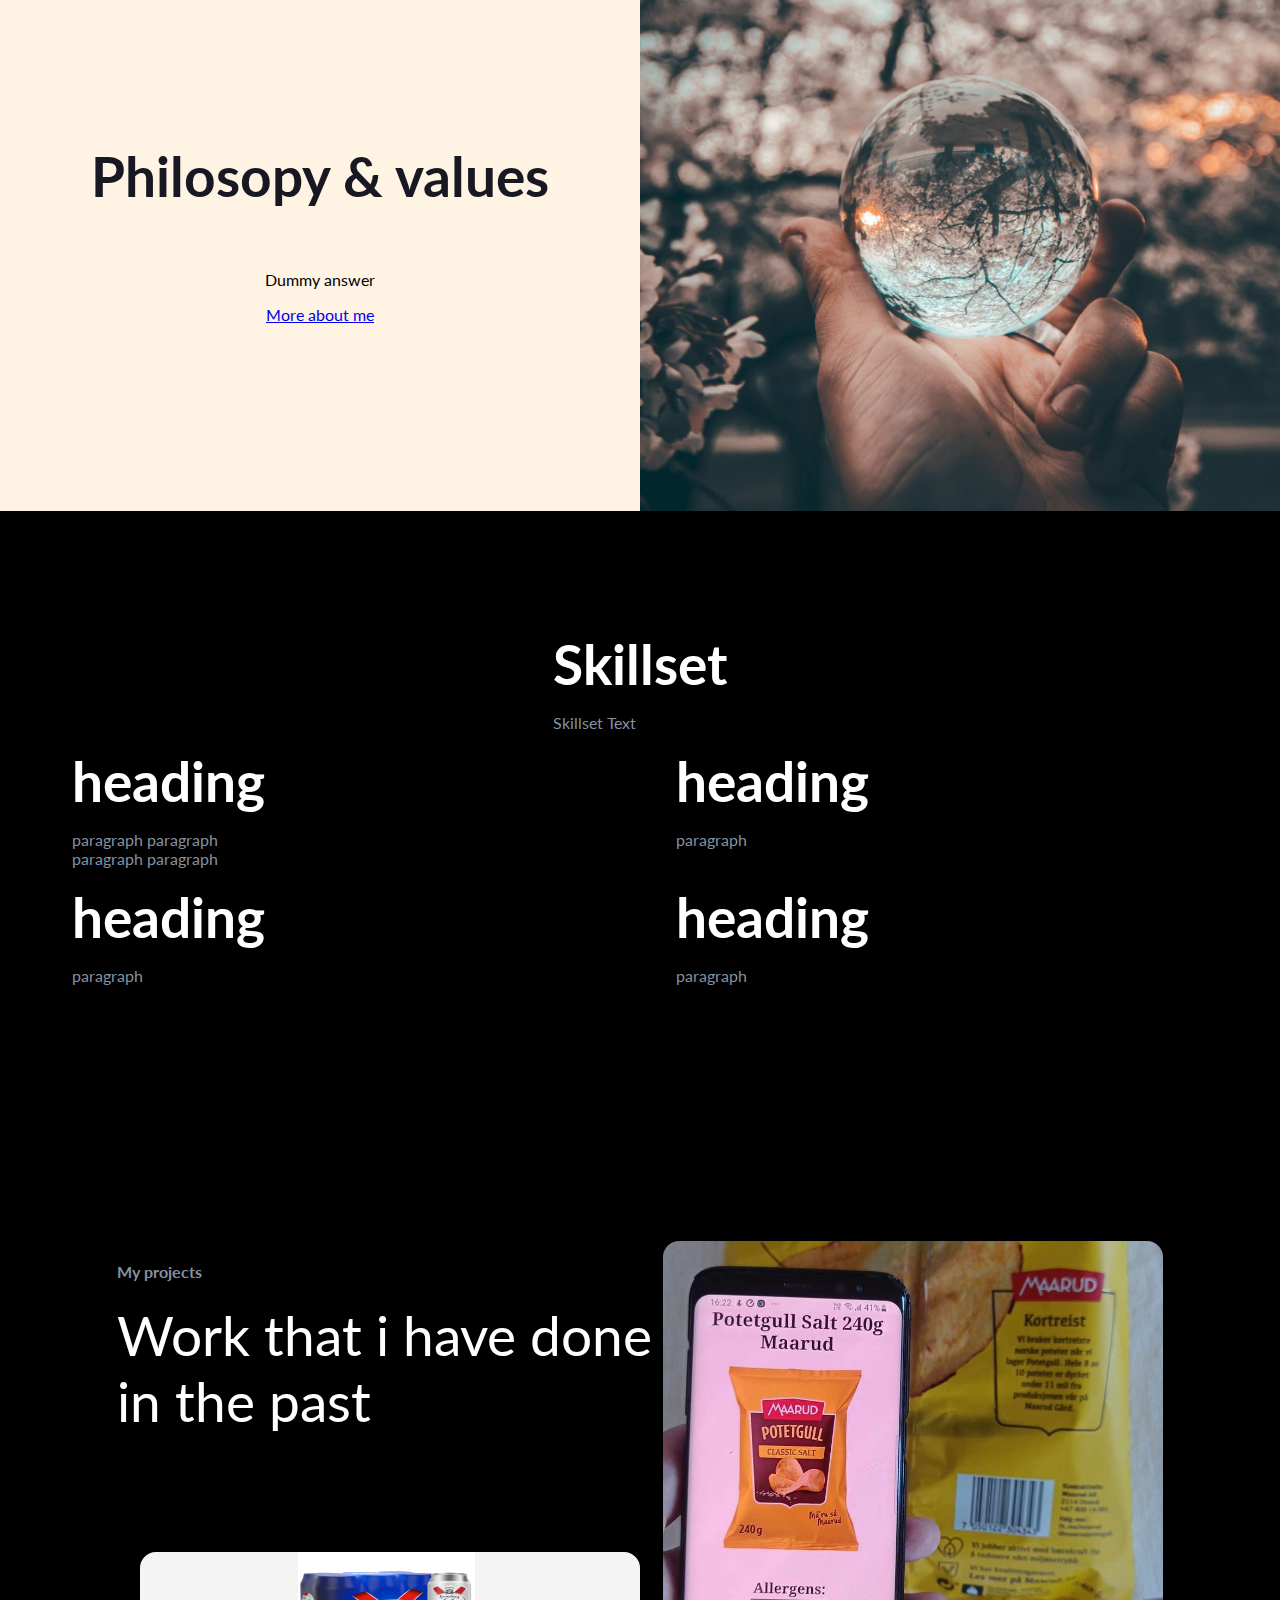
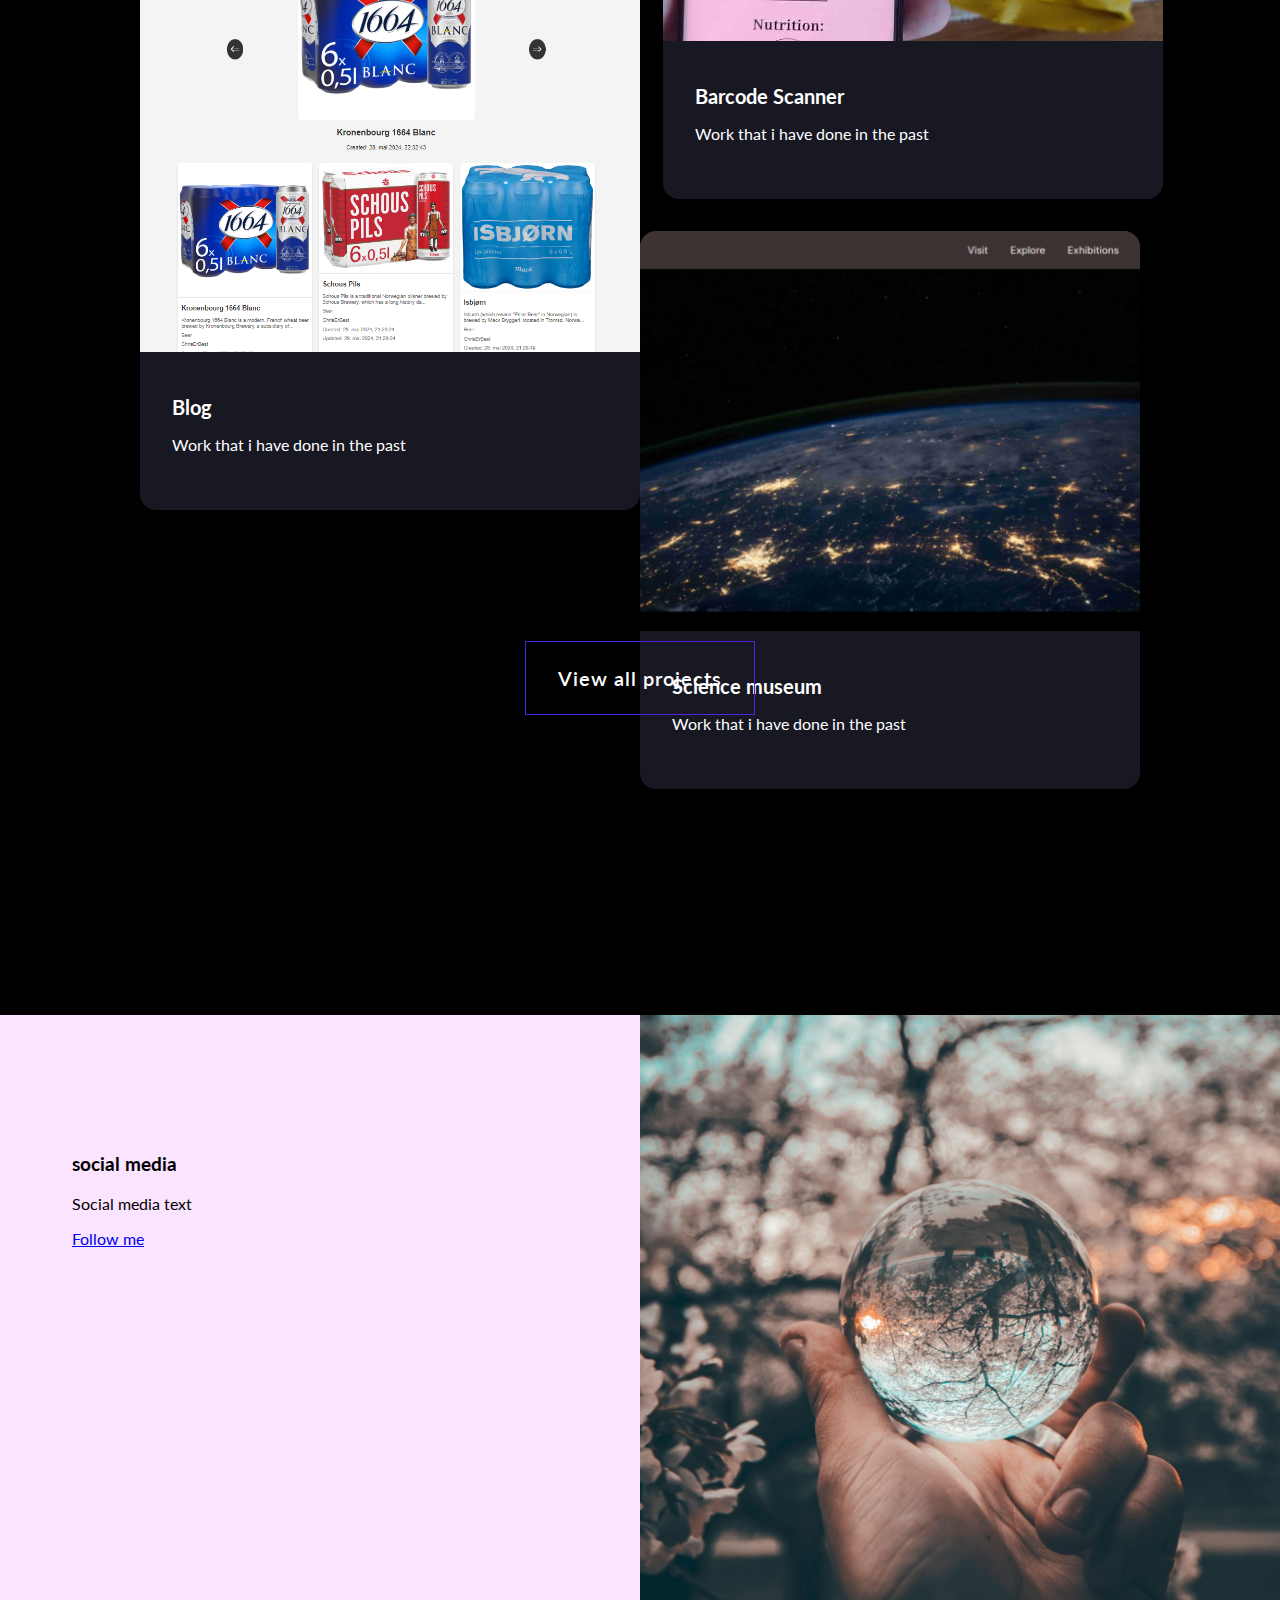
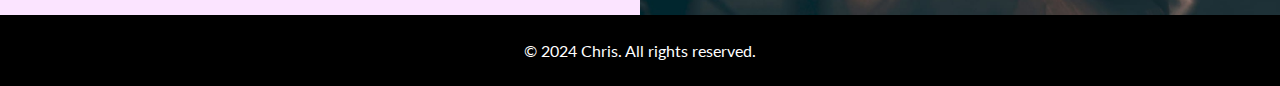
==== commit f8ac2c14: "Fix: added more scalability with media queries" ====
--- a/index.html
+++ b/index.html
@@ -20,6 +20,9 @@
         <header>
             <div id="nameContainer">
                 <h2>Chris</h2>
+            </div>
+            <div id="burgerMenu" class="burgerMenu" onclick="toggleMenu()">
+                &#9776;
             </div>
             <ul id="infoTabContainer">
                 <a class="experience infoTab" href="#workExperienceText"
@@ -176,7 +179,11 @@
                 <div class="socialText">
                     <h3>social media</h3>
                     <p>Social media text</p>
-                    <a>Follow me</a>
+                    <a
+                        href="https://www.instagram.com/chrisberg03/"
+                        target="_blank"
+                        >Follow me</a
+                    >
                 </div>
                 <div class="socialImgContainer">
                     <img src="/assets/images/philosopy.jpg" />
--- a/css/index.css
+++ b/css/index.css
@@ -4,6 +4,7 @@
 }
 
 html {
+    width: 100vw;
     overflow-x: hidden;
     scroll-behavior: smooth;
 }
@@ -18,6 +19,8 @@
     flex-direction: row;
     justify-content: space-between;
     padding: 0 72px;
+    height: 120px;
+    position: relative;
 }
 
 #nameContainer {
@@ -72,7 +75,7 @@
     position: relative;
     left: -800px;
     height: 728px;
-    width: 40vw;
+    width: 350px;
     animation: imgRight 1s forwards;
     z-index: 10;
 }
@@ -81,6 +84,7 @@
     position: relative;
     left: 1200px;
     animation: textLeft 1.4s forwards;
+    max-width: 755px;
 }
 
 .heroText h1 {
@@ -129,6 +133,7 @@
 
 #workExperienceContainer {
     display: flex;
+    flex-wrap: wrap;
     justify-content: space-evenly;
 }
 
@@ -175,15 +180,19 @@
 }
 
 .philosophyTextContainer {
+    display: flex;
+    flex-direction: column;
+    justify-content: center;
+    align-items: center;
     width: 50%;
     height: 100%;
-    padding: 120px 72px;
     background-color: rgb(255, 243, 228);
 }
 .philosophyTextContainer h2 {
     color: rgb(24, 24, 35);
     font-size: 55px;
     font-weight: 700;
+    text-align: center;
 }
 
 .philosopyImgContainer {
@@ -234,6 +243,7 @@
 .skillsetContainer {
     display: flex;
     justify-content: center;
+    flex-wrap: wrap;
     width: 100%;
     height: auto;
     background-color: #000;
@@ -245,12 +255,13 @@
     display: flex;
     flex-wrap: wrap;
     margin: 0;
-    padding: 0 0 0 80px;
+    padding: 0;
     gap: 25%;
 }
 
 .skillsets li {
-    width: 35%;
+    width: 25vw;
+    list-style: none;
 }
 
 .skillsetTextContainer h2,
@@ -283,6 +294,7 @@
     color: #fff;
     row-gap: 32px;
     max-width: 1300px;
+    justify-content: center;
 }
 
 .projectsWidthContainer .card:nth-child(odd) {
@@ -309,6 +321,7 @@
 .card {
     width: 48%;
     max-width: 500px;
+    min-width: 350px;
     background-color: rgb(24, 24, 35);
     border-radius: 16px;
     text-decoration: none;
@@ -404,3 +417,54 @@
         left: -8%;
     }
 }
+
+.burgerMenu {
+    display: none;
+    font-size: 30px;
+    cursor: pointer;
+    color: white;
+}
+
+@media screen and (max-width: 748px) {
+    .burgerMenu {
+        display: flex;
+        align-items: center;
+        font-size: 2.5rem;
+    }
+    #infoTabContainer {
+        display: none;
+        flex-direction: column;
+        position: absolute;
+        background-color: #000;
+        width: 100%;
+        top: 80px;
+        left: 0;
+    }
+    #infoTabContainer.show {
+        display: flex;
+        padding: 0;
+        z-index: 20;
+    }
+    #infoTabContainer a {
+        padding: 20px;
+        text-align: center;
+    }
+    .heroText h1 {
+        font-size: 32px;
+    }
+    .heroText p {
+        font-size: 16px;
+    }
+    #workExperienceText p {
+        font-size: 40px;
+    }
+    #workExperienceContainer {
+        gap: 32px;
+    }
+    .philosophyTextContainer h2 {
+        font-size: 24px;
+    }
+    .projectsWidthContainer .card:nth-child(odd) {
+        transform: translateY(0);
+    }
+}
